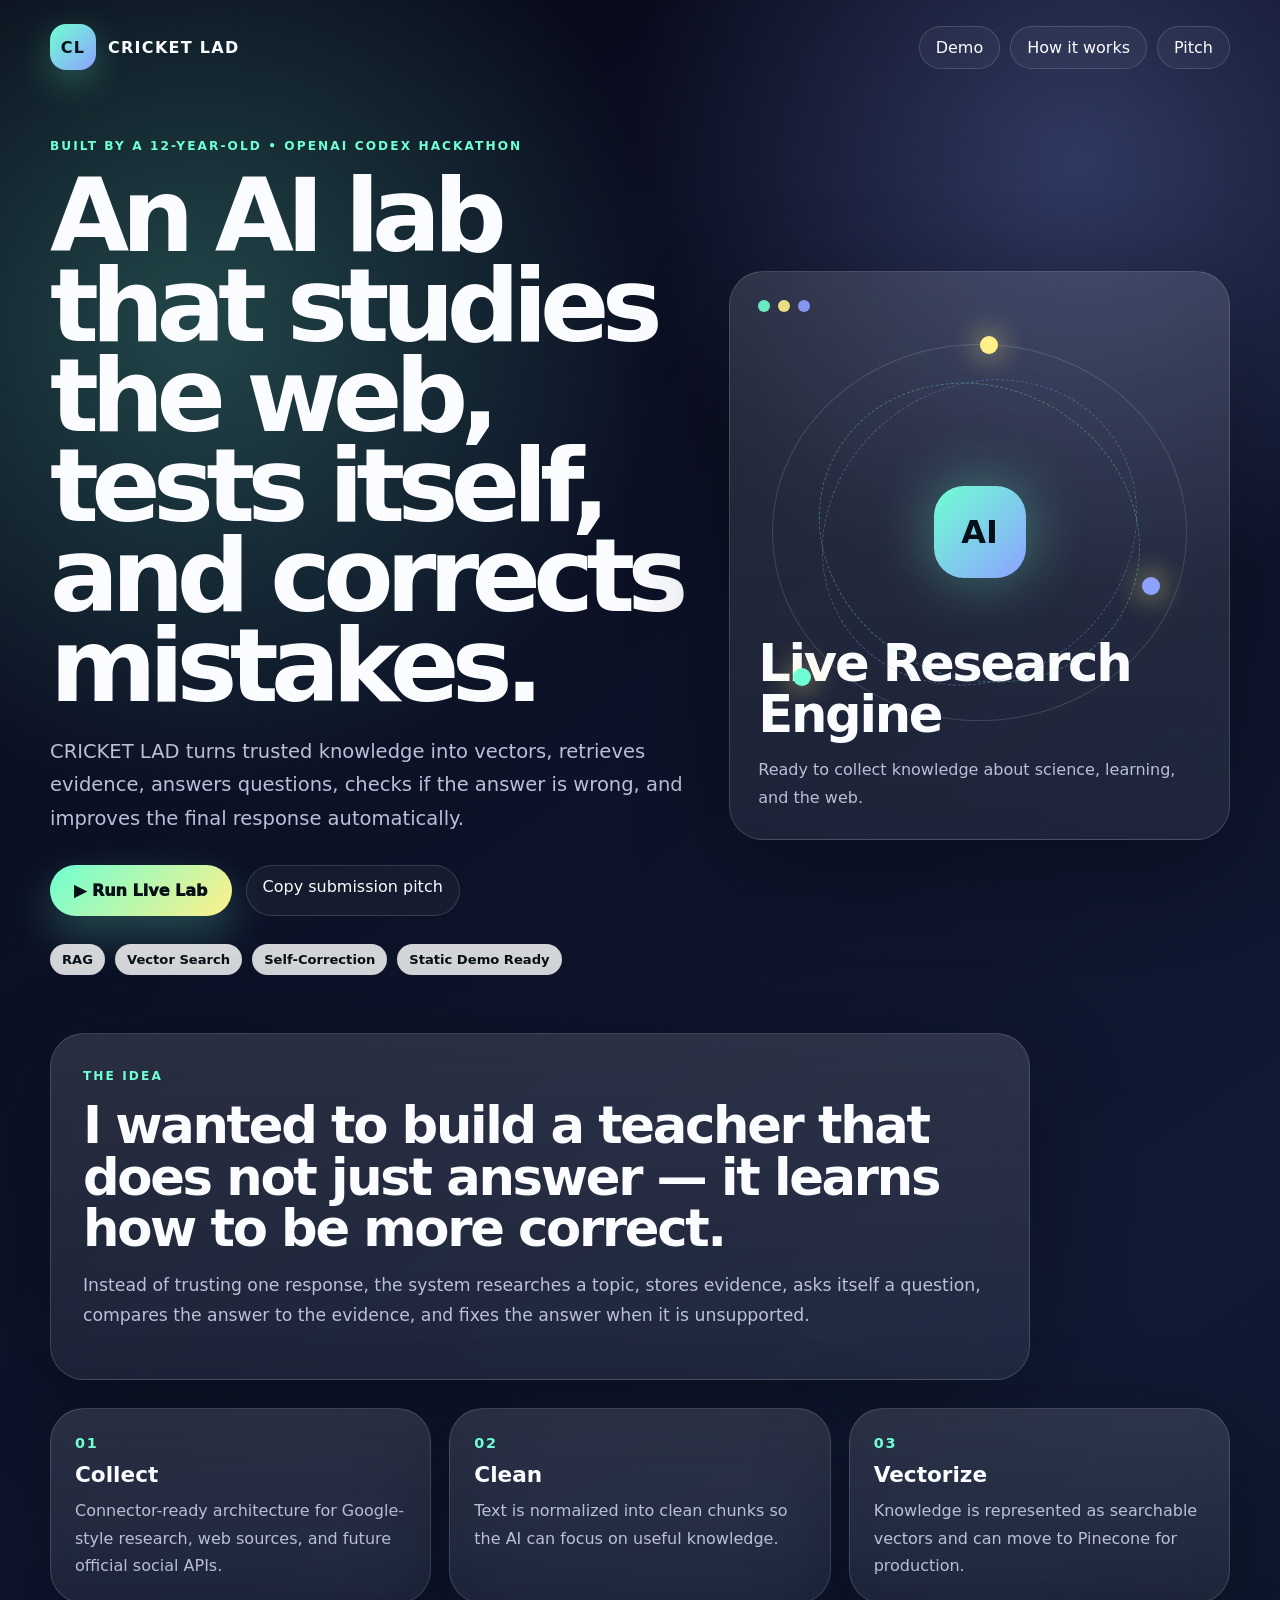
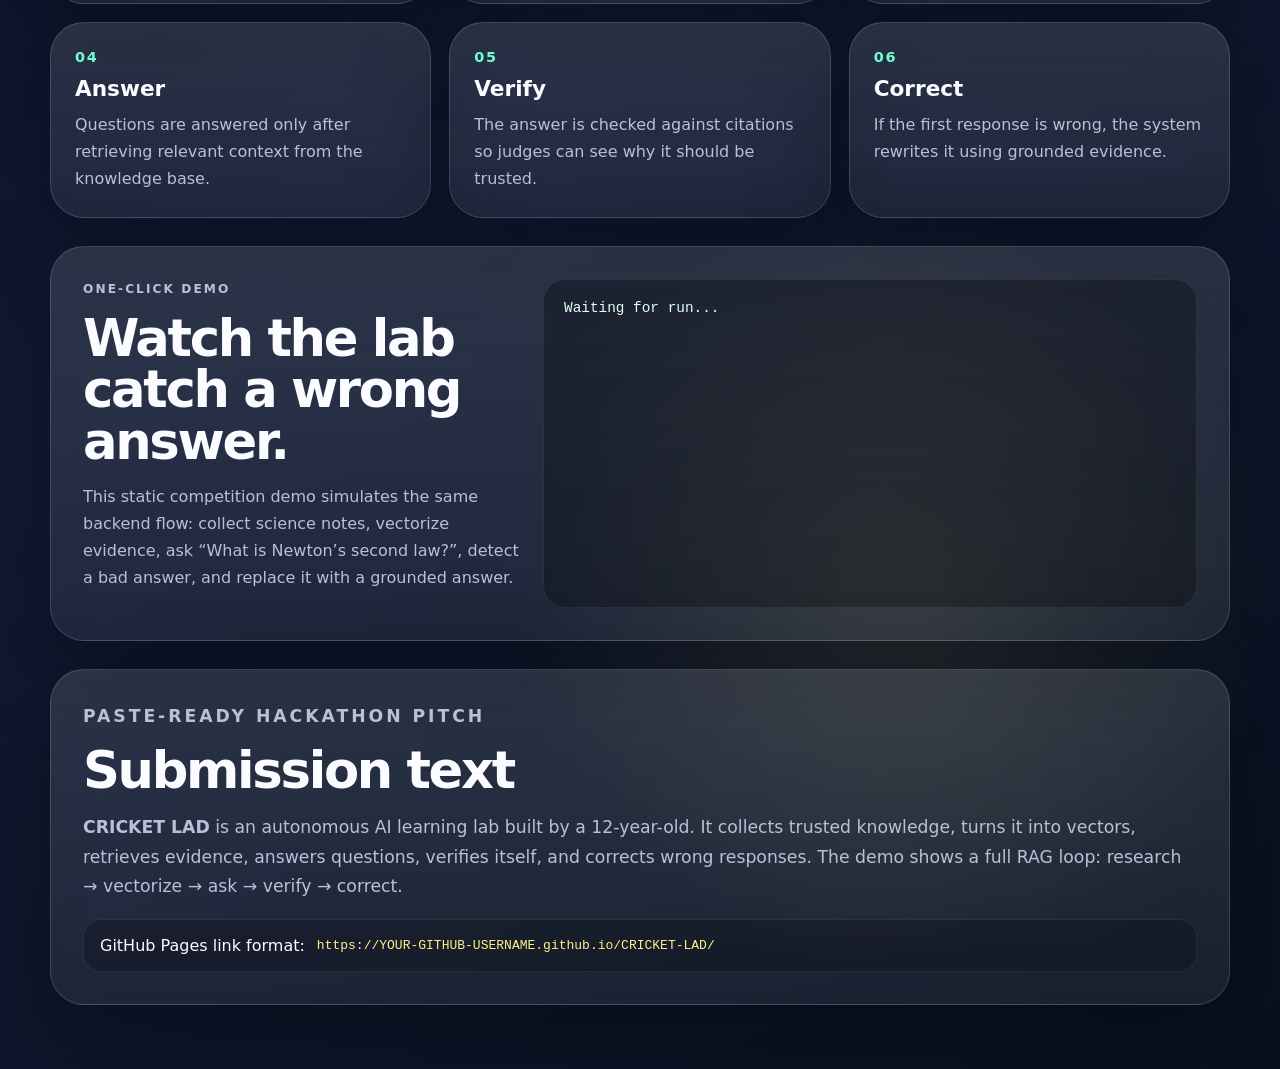
==== docs/index.html @ 3eca484f "Add standalone GitHub Pages demo" ====
<!doctype html>
<html lang="en">
<head>
  <meta charset="utf-8" />
  <meta name="viewport" content="width=device-width, initial-scale=1" />
  <meta name="description" content="CRICKET LAD is an autonomous RAG learning lab built by a 12-year-old builder for the OpenAI Codex Hackathon." />
  <title>CRICKET LAD — Autonomous AI Learning Lab</title>
  <link rel="stylesheet" href="styles.css" />
</head>
<body>
  <div class="noise" aria-hidden="true"></div>
  <main class="shell">
    <nav class="nav" aria-label="Primary navigation">
      <a class="brand" href="#top" aria-label="CRICKET LAD home"><span class="brand-mark">CL</span><span>CRICKET LAD</span></a>
      <div class="nav-links">
        <a href="#demo">Demo</a>
        <a href="#how">How it works</a>
        <a href="#submission">Pitch</a>
      </div>
    </nav>

    <section id="top" class="hero">
      <div class="hero-copy">
        <p class="eyebrow">Built by a 12-year-old • OpenAI Codex Hackathon</p>
        <h1>An AI lab that studies the web, tests itself, and corrects mistakes.</h1>
        <p class="hero-text">CRICKET LAD turns trusted knowledge into vectors, retrieves evidence, answers questions, checks if the answer is wrong, and improves the final response automatically.</p>
        <div class="actions">
          <button id="run-demo" class="primary"><span>▶</span> Run Live Lab</button>
          <a class="secondary" href="#submission">Copy submission pitch</a>
        </div>
        <div class="trust-row" aria-label="Platform capabilities">
          <span>RAG</span><span>Vector Search</span><span>Self-Correction</span><span>Static Demo Ready</span>
        </div>
      </div>

      <aside class="lab-card" aria-label="Live lab visualization">
        <div class="screen-bar"><span></span><span></span><span></span></div>
        <div class="brain-orbit"><span></span><span></span><span></span><strong>AI</strong></div>
        <h2>Live Research Engine</h2>
        <p id="status">Ready to collect knowledge about science, learning, and the web.</p>
      </aside>
    </section>

    <section class="story-card">
      <p class="eyebrow">The idea</p>
      <h2>I wanted to build a teacher that does not just answer — it learns how to be more correct.</h2>
      <p>Instead of trusting one response, the system researches a topic, stores evidence, asks itself a question, compares the answer to the evidence, and fixes the answer when it is unsupported.</p>
    </section>

    <section id="how" class="pipeline-grid" aria-label="Pipeline steps">
      <article><b>01</b><h3>Collect</h3><p>Connector-ready architecture for Google-style research, web sources, and future official social APIs.</p></article>
      <article><b>02</b><h3>Clean</h3><p>Text is normalized into clean chunks so the AI can focus on useful knowledge.</p></article>
      <article><b>03</b><h3>Vectorize</h3><p>Knowledge is represented as searchable vectors and can move to Pinecone for production.</p></article>
      <article><b>04</b><h3>Answer</h3><p>Questions are answered only after retrieving relevant context from the knowledge base.</p></article>
      <article><b>05</b><h3>Verify</h3><p>The answer is checked against citations so judges can see why it should be trusted.</p></article>
      <article><b>06</b><h3>Correct</h3><p>If the first response is wrong, the system rewrites it using grounded evidence.</p></article>
    </section>

    <section id="demo" class="demo-panel">
      <div>
        <p class="eyebrow">One-click demo</p>
        <h2>Watch the lab catch a wrong answer.</h2>
        <p>This static competition demo simulates the same backend flow: collect science notes, vectorize evidence, ask “What is Newton’s second law?”, detect a bad answer, and replace it with a grounded answer.</p>
      </div>
      <pre id="output">Waiting for run...</pre>
    </section>

    <section id="submission" class="submission-card">
      <div>
        <p class="eyebrow">Paste-ready hackathon pitch</p>
        <h2>Submission text</h2>
      </div>
      <p><strong>CRICKET LAD</strong> is an autonomous AI learning lab built by a 12-year-old. It collects trusted knowledge, turns it into vectors, retrieves evidence, answers questions, verifies itself, and corrects wrong responses. The demo shows a full RAG loop: research → vectorize → ask → verify → correct.</p>
      <div class="link-box">
        <span>GitHub Pages link format:</span>
        <code>https://YOUR-GITHUB-USERNAME.github.io/CRICKET-LAD/</code>
      </div>
    </section>
  </main>
  <script src="app.js"></script>
</body>
</html>
---- docs/styles.css ----
:root {
  color-scheme: dark;
  --bg: #070817;
  --panel: rgba(255, 255, 255, 0.08);
  --panel-strong: rgba(255, 255, 255, 0.15);
  --text: #fbfcff;
  --muted: #b9c0d8;
  --accent: #6fffd2;
  --accent-2: #8da2ff;
  --gold: #fff08a;
  --shadow: 0 28px 100px rgba(0, 0, 0, 0.32);
  font-family: Inter, ui-sans-serif, system-ui, -apple-system, BlinkMacSystemFont, "Segoe UI", sans-serif;
}

* { box-sizing: border-box; }
html { scroll-behavior: smooth; }
body {
  margin: 0;
  min-height: 100vh;
  color: var(--text);
  background:
    radial-gradient(circle at 15% 12%, rgba(111, 255, 210, 0.24), transparent 30rem),
    radial-gradient(circle at 84% 6%, rgba(141, 162, 255, 0.28), transparent 28rem),
    radial-gradient(circle at 70% 82%, rgba(255, 240, 138, 0.12), transparent 24rem),
    linear-gradient(145deg, #070817 0%, #111a34 58%, #08111f 100%);
}

.noise {
  pointer-events: none;
  position: fixed;
  inset: 0;
  opacity: 0.16;
  background-image: linear-gradient(rgba(255,255,255,.045) 1px, transparent 1px), linear-gradient(90deg, rgba(255,255,255,.045) 1px, transparent 1px);
  background-size: 44px 44px;
  mask-image: linear-gradient(to bottom, black, transparent 85%);
}

.shell { width: min(1180px, calc(100% - 32px)); margin: 0 auto; padding: 24px 0 64px; position: relative; }
.nav { display: flex; justify-content: space-between; align-items: center; gap: 18px; margin-bottom: 66px; }
.brand, .nav-links a, .secondary { color: var(--text); text-decoration: none; }
.brand { display: flex; gap: 12px; align-items: center; font-weight: 900; letter-spacing: .08em; }
.brand-mark { display: grid; place-items: center; width: 46px; height: 46px; border-radius: 16px; background: linear-gradient(135deg, var(--accent), var(--accent-2)); color: #071018; box-shadow: 0 12px 34px rgba(111,255,210,.25); }
.nav-links { display: flex; gap: 10px; flex-wrap: wrap; justify-content: flex-end; }
.nav-links a, .secondary { border: 1px solid var(--panel-strong); padding: 11px 16px; border-radius: 999px; background: rgba(255,255,255,.045); backdrop-filter: blur(14px); }

.hero { display: grid; grid-template-columns: 1.12fr .88fr; gap: 42px; align-items: center; }
.eyebrow { color: var(--accent); text-transform: uppercase; letter-spacing: .17em; font-size: .76rem; font-weight: 900; margin: 0 0 14px; }
h1 { font-size: clamp(3.3rem, 8vw, 7.2rem); line-height: .88; margin: 0 0 24px; letter-spacing: -.075em; max-width: 880px; }
h2 { font-size: clamp(2rem, 4vw, 3.4rem); line-height: 1; margin: 0 0 16px; letter-spacing: -.045em; }
h3 { margin: 10px 0; font-size: 1.35rem; }
p { line-height: 1.7; }
.hero-text { color: var(--muted); font-size: 1.22rem; max-width: 710px; }
.actions { display: flex; gap: 14px; flex-wrap: wrap; margin-top: 30px; }
button { border: 0; cursor: pointer; font: inherit; }
.primary { padding: 16px 24px; border-radius: 999px; color: #071018; background: linear-gradient(135deg, var(--accent), var(--gold)); font-weight: 950; box-shadow: 0 18px 44px rgba(111,255,210,.26); transition: transform .2s ease, box-shadow .2s ease; }
.primary:hover { transform: translateY(-2px); box-shadow: 0 24px 54px rgba(111,255,210,.34); }
.trust-row { display: flex; gap: 10px; flex-wrap: wrap; margin-top: 28px; }
.trust-row span { color: #071018; background: rgba(255,255,255,.82); border-radius: 999px; padding: 8px 12px; font-weight: 800; font-size: .82rem; }

.lab-card, article, .demo-panel, .story-card, .submission-card {
  background: linear-gradient(180deg, rgba(255,255,255,.12), rgba(255,255,255,.065));
  border: 1px solid var(--panel-strong);
  border-radius: 34px;
  box-shadow: var(--shadow);
  backdrop-filter: blur(18px);
}
.lab-card { min-height: 470px; padding: 28px; position: relative; overflow: hidden; }
.screen-bar { display: flex; gap: 8px; }
.screen-bar span { width: 12px; height: 12px; border-radius: 50%; background: var(--accent); opacity: .9; }
.screen-bar span:nth-child(2) { background: var(--gold); }
.screen-bar span:nth-child(3) { background: var(--accent-2); }
.brain-orbit { position: absolute; inset: 72px 42px 118px; border: 1px solid rgba(255,255,255,.14); border-radius: 50%; display: grid; place-items: center; animation: float 5s ease-in-out infinite; }
.brain-orbit::before, .brain-orbit::after { content: ""; position: absolute; inset: 42px; border: 1px dashed rgba(111,255,210,.35); border-radius: 50%; transform: rotate(28deg); }
.brain-orbit::after { transform: rotate(-38deg); border-color: rgba(141,162,255,.38); }
.brain-orbit strong { width: 92px; height: 92px; display: grid; place-items: center; border-radius: 30px; color: #071018; background: linear-gradient(135deg, var(--accent), var(--accent-2)); font-size: 2rem; box-shadow: 0 0 60px rgba(111,255,210,.38); }
.brain-orbit span { position: absolute; width: 18px; height: 18px; border-radius: 50%; background: var(--gold); box-shadow: 0 0 28px var(--gold); }
.brain-orbit span:nth-child(1) { top: -9px; left: 50%; }
.brain-orbit span:nth-child(2) { bottom: 34px; left: 20px; background: var(--accent); }
.brain-orbit span:nth-child(3) { right: 26px; top: 62%; background: var(--accent-2); }
.lab-card h2 { margin-top: 326px; }
.lab-card p { color: var(--muted); margin-bottom: 0; }

.story-card, .submission-card, .demo-panel { padding: 32px; margin-top: 28px; }
.story-card { margin-top: 58px; max-width: 980px; }
.story-card p:last-child, .submission-card p { color: var(--muted); font-size: 1.08rem; }
.pipeline-grid { display: grid; grid-template-columns: repeat(3, 1fr); gap: 18px; margin: 28px 0; }
article { padding: 24px; min-height: 190px; }
article b { color: var(--accent); font-size: .9rem; letter-spacing: .12em; }
article p { color: var(--muted); margin: 0; }
.demo-panel { display: grid; grid-template-columns: .8fr 1.2fr; gap: 24px; align-items: stretch; }
.demo-panel p { color: var(--muted); }
pre { margin: 0; white-space: pre-wrap; overflow: auto; background: rgba(0,0,0,.28); border: 1px solid rgba(255,255,255,.08); border-radius: 22px; padding: 20px; color: #e1fff4; min-height: 260px; font-size: .9rem; }
.link-box { display: flex; gap: 12px; flex-wrap: wrap; align-items: center; padding: 16px; border-radius: 18px; background: rgba(0,0,0,.22); border: 1px solid rgba(255,255,255,.08); }
code { color: var(--gold); }

@keyframes float { 0%, 100% { transform: translateY(0) rotate(0deg); } 50% { transform: translateY(-12px) rotate(2deg); } }
@media (max-width: 920px) { .hero, .demo-panel { grid-template-columns: 1fr; } .pipeline-grid { grid-template-columns: 1fr 1fr; } .nav { align-items: flex-start; } }
@media (max-width: 620px) { .shell { width: min(100% - 22px, 1180px); } .nav { flex-direction: column; } .pipeline-grid { grid-template-columns: 1fr; } h1 { font-size: 3.1rem; } .lab-card { min-height: 420px; } .lab-card h2 { margin-top: 282px; } }
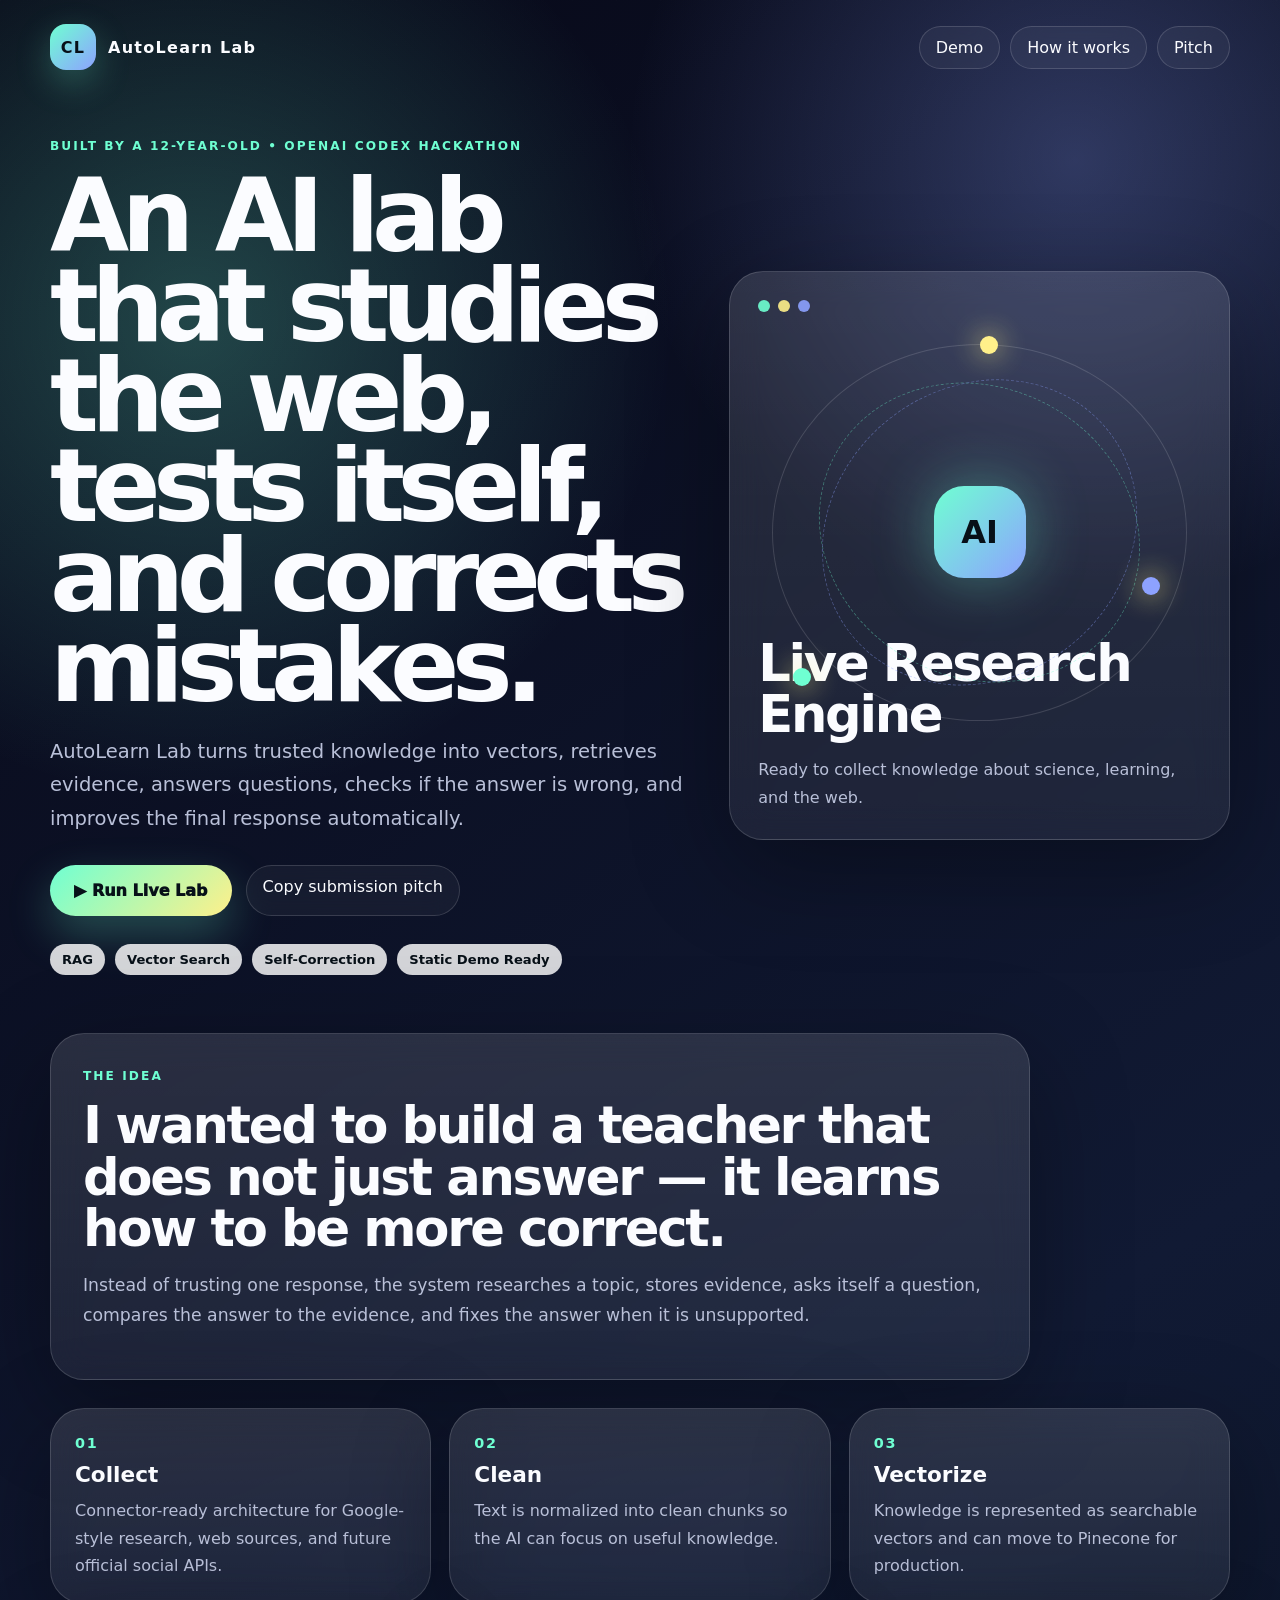
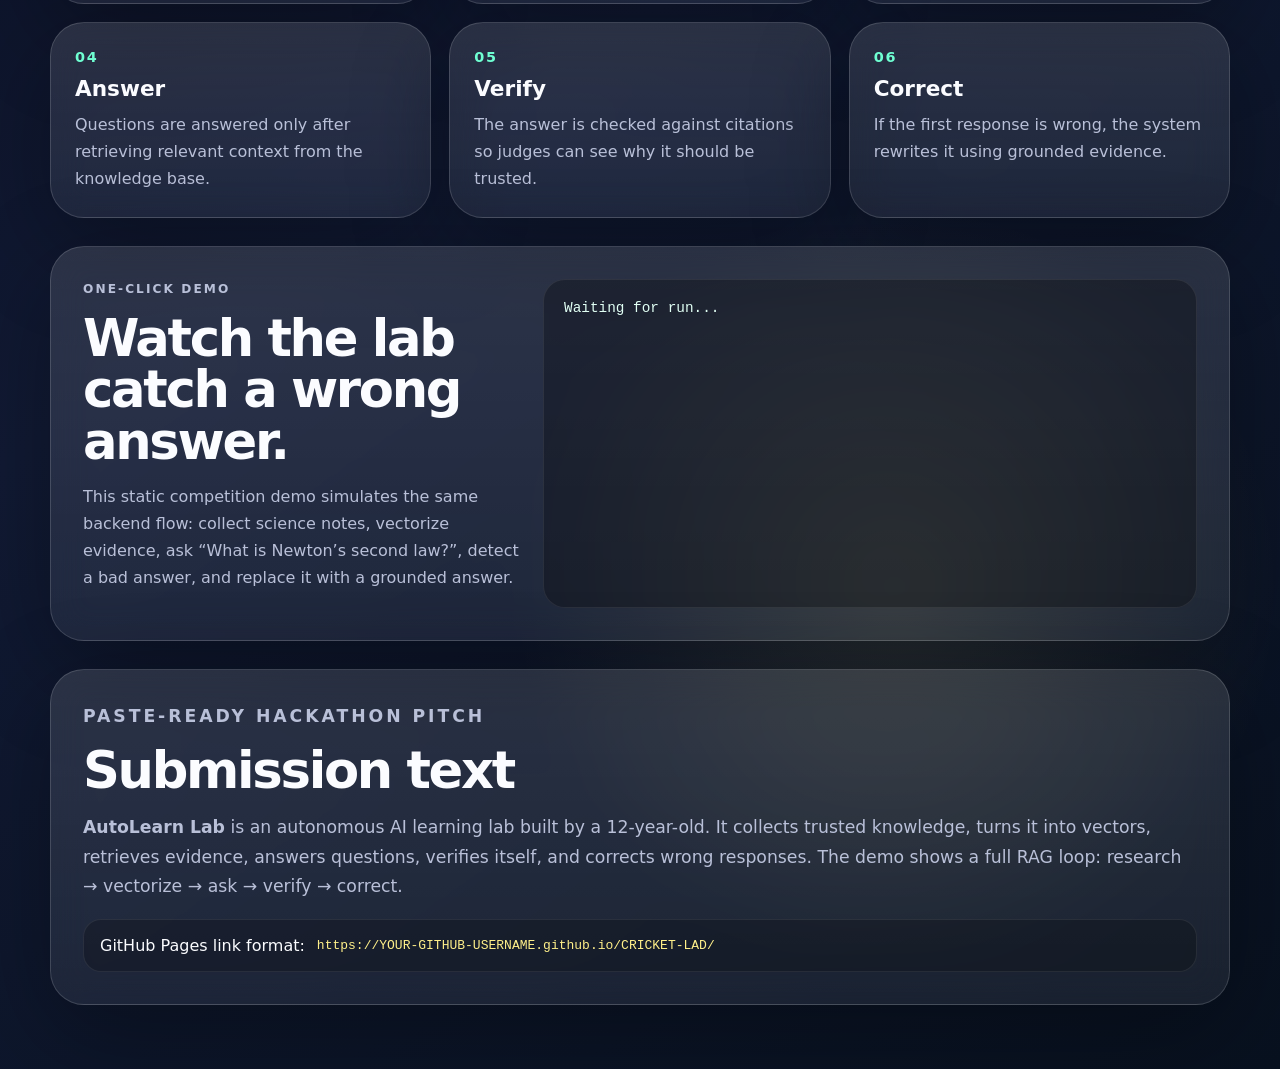
==== commit 7a1afb24: "Add complete copy-paste submission answers" ====
--- a/docs/index.html
+++ b/docs/index.html
@@ -4,14 +4,14 @@
   <meta charset="utf-8" />
   <meta name="viewport" content="width=device-width, initial-scale=1" />
   <meta name="description" content="CRICKET LAD is an autonomous RAG learning lab built by a 12-year-old builder for the OpenAI Codex Hackathon." />
-  <title>CRICKET LAD — Autonomous AI Learning Lab</title>
+  <title>AutoLearn Lab — Autonomous AI Learning Lab</title>
   <link rel="stylesheet" href="styles.css" />
 </head>
 <body>
   <div class="noise" aria-hidden="true"></div>
   <main class="shell">
     <nav class="nav" aria-label="Primary navigation">
-      <a class="brand" href="#top" aria-label="CRICKET LAD home"><span class="brand-mark">CL</span><span>CRICKET LAD</span></a>
+      <a class="brand" href="#top" aria-label="AutoLearn Lab home"><span class="brand-mark">CL</span><span>AutoLearn Lab</span></a>
       <div class="nav-links">
         <a href="#demo">Demo</a>
         <a href="#how">How it works</a>
@@ -23,7 +23,7 @@
       <div class="hero-copy">
         <p class="eyebrow">Built by a 12-year-old • OpenAI Codex Hackathon</p>
         <h1>An AI lab that studies the web, tests itself, and corrects mistakes.</h1>
-        <p class="hero-text">CRICKET LAD turns trusted knowledge into vectors, retrieves evidence, answers questions, checks if the answer is wrong, and improves the final response automatically.</p>
+        <p class="hero-text">AutoLearn Lab turns trusted knowledge into vectors, retrieves evidence, answers questions, checks if the answer is wrong, and improves the final response automatically.</p>
         <div class="actions">
           <button id="run-demo" class="primary"><span>▶</span> Run Live Lab</button>
           <a class="secondary" href="#submission">Copy submission pitch</a>
@@ -70,7 +70,7 @@
         <p class="eyebrow">Paste-ready hackathon pitch</p>
         <h2>Submission text</h2>
       </div>
-      <p><strong>CRICKET LAD</strong> is an autonomous AI learning lab built by a 12-year-old. It collects trusted knowledge, turns it into vectors, retrieves evidence, answers questions, verifies itself, and corrects wrong responses. The demo shows a full RAG loop: research → vectorize → ask → verify → correct.</p>
+      <p><strong>AutoLearn Lab</strong> is an autonomous AI learning lab built by a 12-year-old. It collects trusted knowledge, turns it into vectors, retrieves evidence, answers questions, verifies itself, and corrects wrong responses. The demo shows a full RAG loop: research → vectorize → ask → verify → correct.</p>
       <div class="link-box">
         <span>GitHub Pages link format:</span>
         <code>https://YOUR-GITHUB-USERNAME.github.io/CRICKET-LAD/</code>
